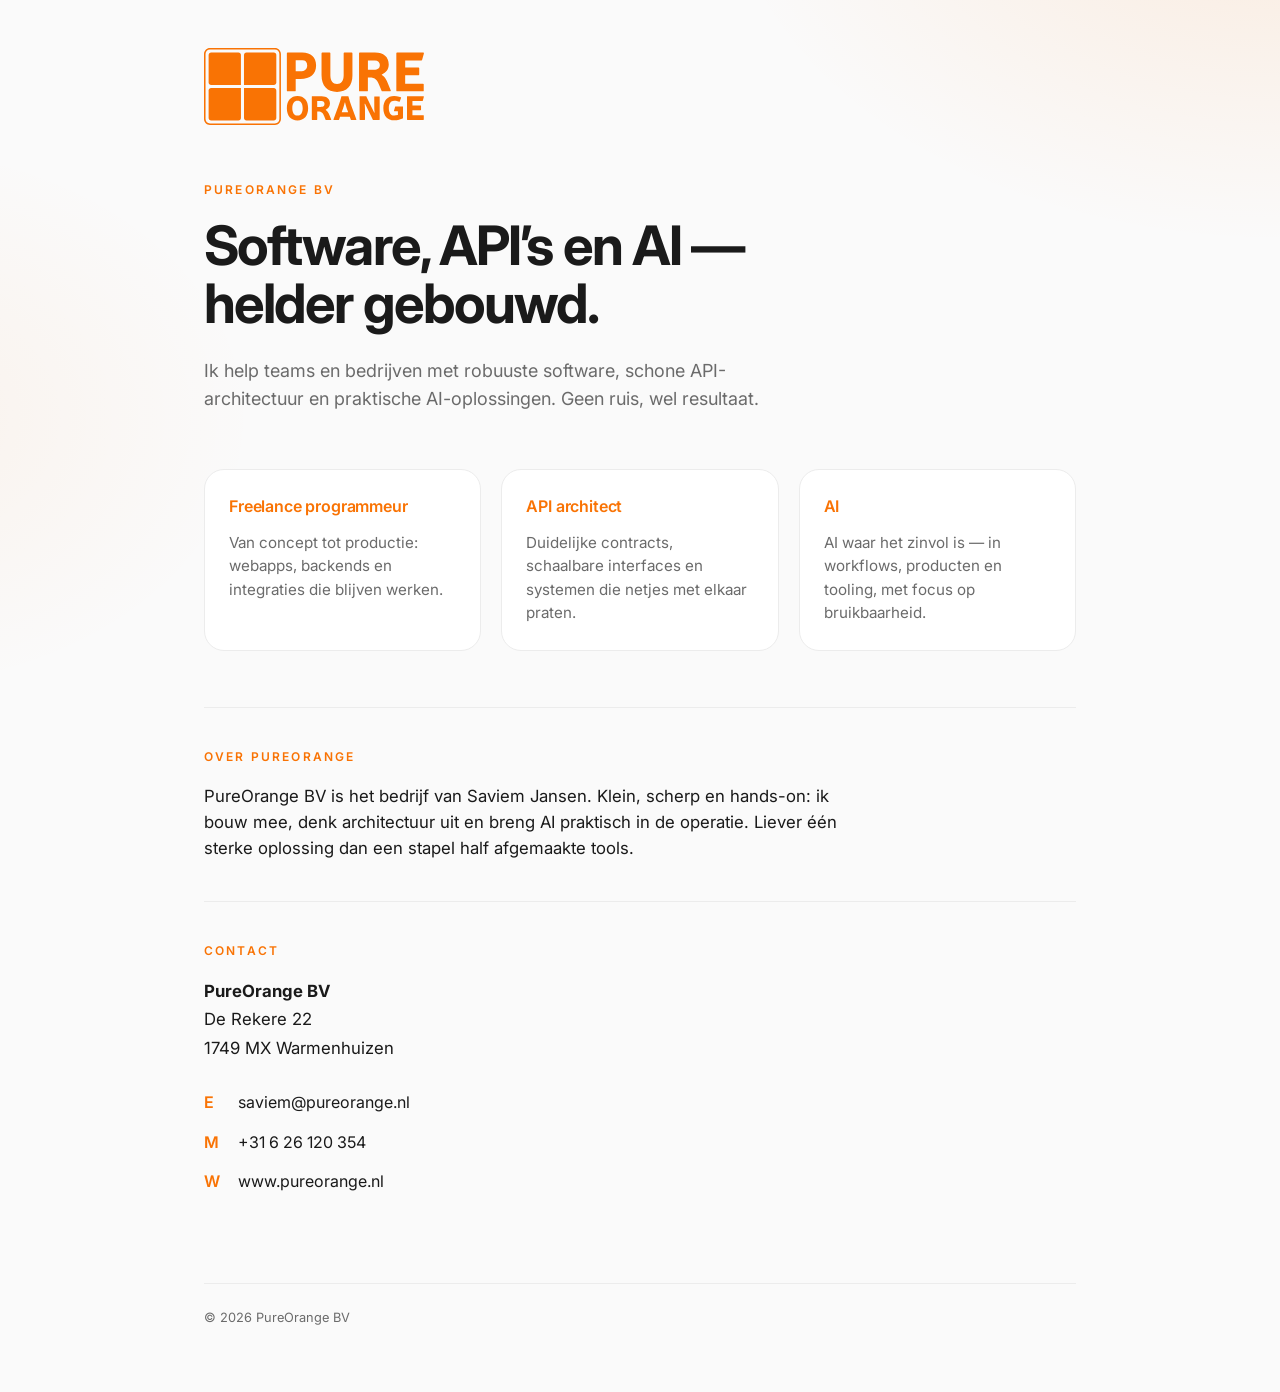
==== index.html @ 263892c6 "Initial PureOrange BV premium homepage." ====
<!DOCTYPE html>
<html lang="nl">
<head>
  <meta charset="utf-8">
  <meta name="viewport" content="width=device-width, initial-scale=1, viewport-fit=cover">
  <title>PureOrange BV — Freelance programmeur, API architect, AI</title>
  <meta name="description" content="PureOrange BV — Saviem Jansen. Freelance programmeur, API architect en AI-specialist in Warmenhuizen.">
  <meta name="theme-color" content="#F97304">
  <link rel="icon" href="assets/icon.svg" type="image/svg+xml">
  <link rel="apple-touch-icon" href="assets/icon.png">
  <link rel="preconnect" href="https://fonts.googleapis.com">
  <link rel="preconnect" href="https://fonts.gstatic.com" crossorigin>
  <link href="https://fonts.googleapis.com/css2?family=Inter:wght@400;500;600;700&display=swap" rel="stylesheet">
  <link rel="stylesheet" href="styles.css">
</head>
<body>
  <div class="page">
    <header class="top">
      <img class="logo" src="assets/logo.svg" width="200" height="70" alt="PureOrange">
    </header>

    <main>
      <section class="hero">
        <p class="eyebrow">PureOrange BV</p>
        <h1>Software, API’s en AI — helder gebouwd.</h1>
        <p class="lede">
          Ik help teams en bedrijven met robuuste software, schone API-architectuur
          en praktische AI-oplossingen. Geen ruis, wel resultaat.
        </p>
      </section>

      <section class="roles" aria-label="Expertise">
        <article>
          <h2>Freelance programmeur</h2>
          <p>Van concept tot productie: webapps, backends en integraties die blijven werken.</p>
        </article>
        <article>
          <h2>API architect</h2>
          <p>Duidelijke contracts, schaalbare interfaces en systemen die netjes met elkaar praten.</p>
        </article>
        <article>
          <h2>AI</h2>
          <p>AI waar het zinvol is — in workflows, producten en tooling, met focus op bruikbaarheid.</p>
        </article>
      </section>

      <section class="about">
        <h2>Over PureOrange</h2>
        <p>
          PureOrange BV is het bedrijf van Saviem Jansen. Klein, scherp en hands-on:
          ik bouw mee, denk architectuur uit en breng AI praktisch in de operatie.
          Liever één sterke oplossing dan een stapel half afgemaakte tools.
        </p>
      </section>

      <section class="contact" id="contact">
        <h2>Contact</h2>
        <address>
          <strong>PureOrange BV</strong><br>
          De Rekere 22<br>
          1749 MX Warmenhuizen
        </address>
        <ul class="contact-list">
          <li>
            <span>E</span>
            <a href="mailto:saviem@pureorange.nl">saviem@pureorange.nl</a>
          </li>
          <li>
            <span>M</span>
            <a href="tel:+31626120354">+31 6 26 120 354</a>
          </li>
          <li>
            <span>W</span>
            <a href="https://www.pureorange.nl">www.pureorange.nl</a>
          </li>
        </ul>
      </section>
    </main>

    <footer class="foot">
      <p>© <span id="y"></span> PureOrange BV</p>
    </footer>
  </div>
  <script>document.getElementById('y').textContent = new Date().getFullYear()</script>
</body>
</html>
---- styles.css ----
:root {
  --orange: #f97304;
  --orange-soft: #fff4ec;
  --ink: #1a1a1a;
  --muted: #6b6b6b;
  --line: #ececec;
  --paper: #fafafa;
  --card: #ffffff;
  --radius: 20px;
  --font: Inter, ui-sans-serif, system-ui, -apple-system, sans-serif;
}

*,
*::before,
*::after {
  box-sizing: border-box;
}

html {
  scroll-behavior: smooth;
}

body {
  margin: 0;
  font-family: var(--font);
  color: var(--ink);
  background:
    radial-gradient(ellipse 80% 50% at 100% -10%, rgba(249, 115, 4, 0.12), transparent 55%),
    radial-gradient(ellipse 60% 40% at -10% 30%, rgba(249, 115, 4, 0.06), transparent 50%),
    var(--paper);
  line-height: 1.55;
  -webkit-font-smoothing: antialiased;
}

.page {
  max-width: 920px;
  margin: 0 auto;
  padding: 2.5rem 1.5rem 4rem;
}

.top {
  padding: 0.5rem 0 2.5rem;
}

.logo {
  display: block;
  width: min(220px, 70vw);
  height: auto;
}

.hero {
  padding: 1rem 0 3.5rem;
}

.eyebrow {
  margin: 0 0 1rem;
  font-size: 0.75rem;
  font-weight: 600;
  letter-spacing: 0.18em;
  text-transform: uppercase;
  color: var(--orange);
}

.hero h1 {
  margin: 0;
  max-width: 16ch;
  font-size: clamp(2.25rem, 5vw, 3.4rem);
  font-weight: 700;
  letter-spacing: -0.035em;
  line-height: 1.08;
}

.lede {
  margin: 1.5rem 0 0;
  max-width: 38rem;
  font-size: 1.125rem;
  color: var(--muted);
}

.roles {
  display: grid;
  gap: 1rem;
  margin: 0 0 3.5rem;
}

@media (min-width: 720px) {
  .roles {
    grid-template-columns: repeat(3, 1fr);
    gap: 1.25rem;
  }
}

.roles article {
  background: var(--card);
  border: 1px solid var(--line);
  border-radius: var(--radius);
  padding: 1.5rem 1.5rem 1.6rem;
}

.roles h2 {
  margin: 0;
  font-size: 1rem;
  font-weight: 600;
  letter-spacing: -0.01em;
  color: var(--orange);
}

.roles p {
  margin: 0.75rem 0 0;
  font-size: 0.95rem;
  color: var(--muted);
}

.about,
.contact {
  padding: 2.5rem 0;
  border-top: 1px solid var(--line);
}

.about h2,
.contact h2 {
  margin: 0 0 1rem;
  font-size: 0.75rem;
  font-weight: 600;
  letter-spacing: 0.18em;
  text-transform: uppercase;
  color: var(--orange);
}

.about p {
  margin: 0;
  max-width: 40rem;
  font-size: 1.05rem;
  color: var(--ink);
}

.contact address {
  font-style: normal;
  font-size: 1.05rem;
  line-height: 1.7;
}

.contact-list {
  list-style: none;
  margin: 1.75rem 0 0;
  padding: 0;
  display: grid;
  gap: 0.85rem;
}

.contact-list li {
  display: flex;
  align-items: baseline;
  gap: 0.85rem;
  font-size: 1rem;
}

.contact-list span {
  flex: 0 0 1.25rem;
  font-weight: 600;
  color: var(--orange);
}

.contact-list a {
  color: var(--ink);
  text-decoration: none;
  border-bottom: 1px solid transparent;
  transition: border-color 0.15s ease, color 0.15s ease;
}

.contact-list a:hover {
  color: var(--orange);
  border-bottom-color: rgba(249, 115, 4, 0.35);
}

.foot {
  margin-top: 3rem;
  padding-top: 1.5rem;
  border-top: 1px solid var(--line);
}

.foot p {
  margin: 0;
  font-size: 0.8rem;
  color: var(--muted);
}

::selection {
  background: var(--orange-soft);
  color: var(--ink);
}
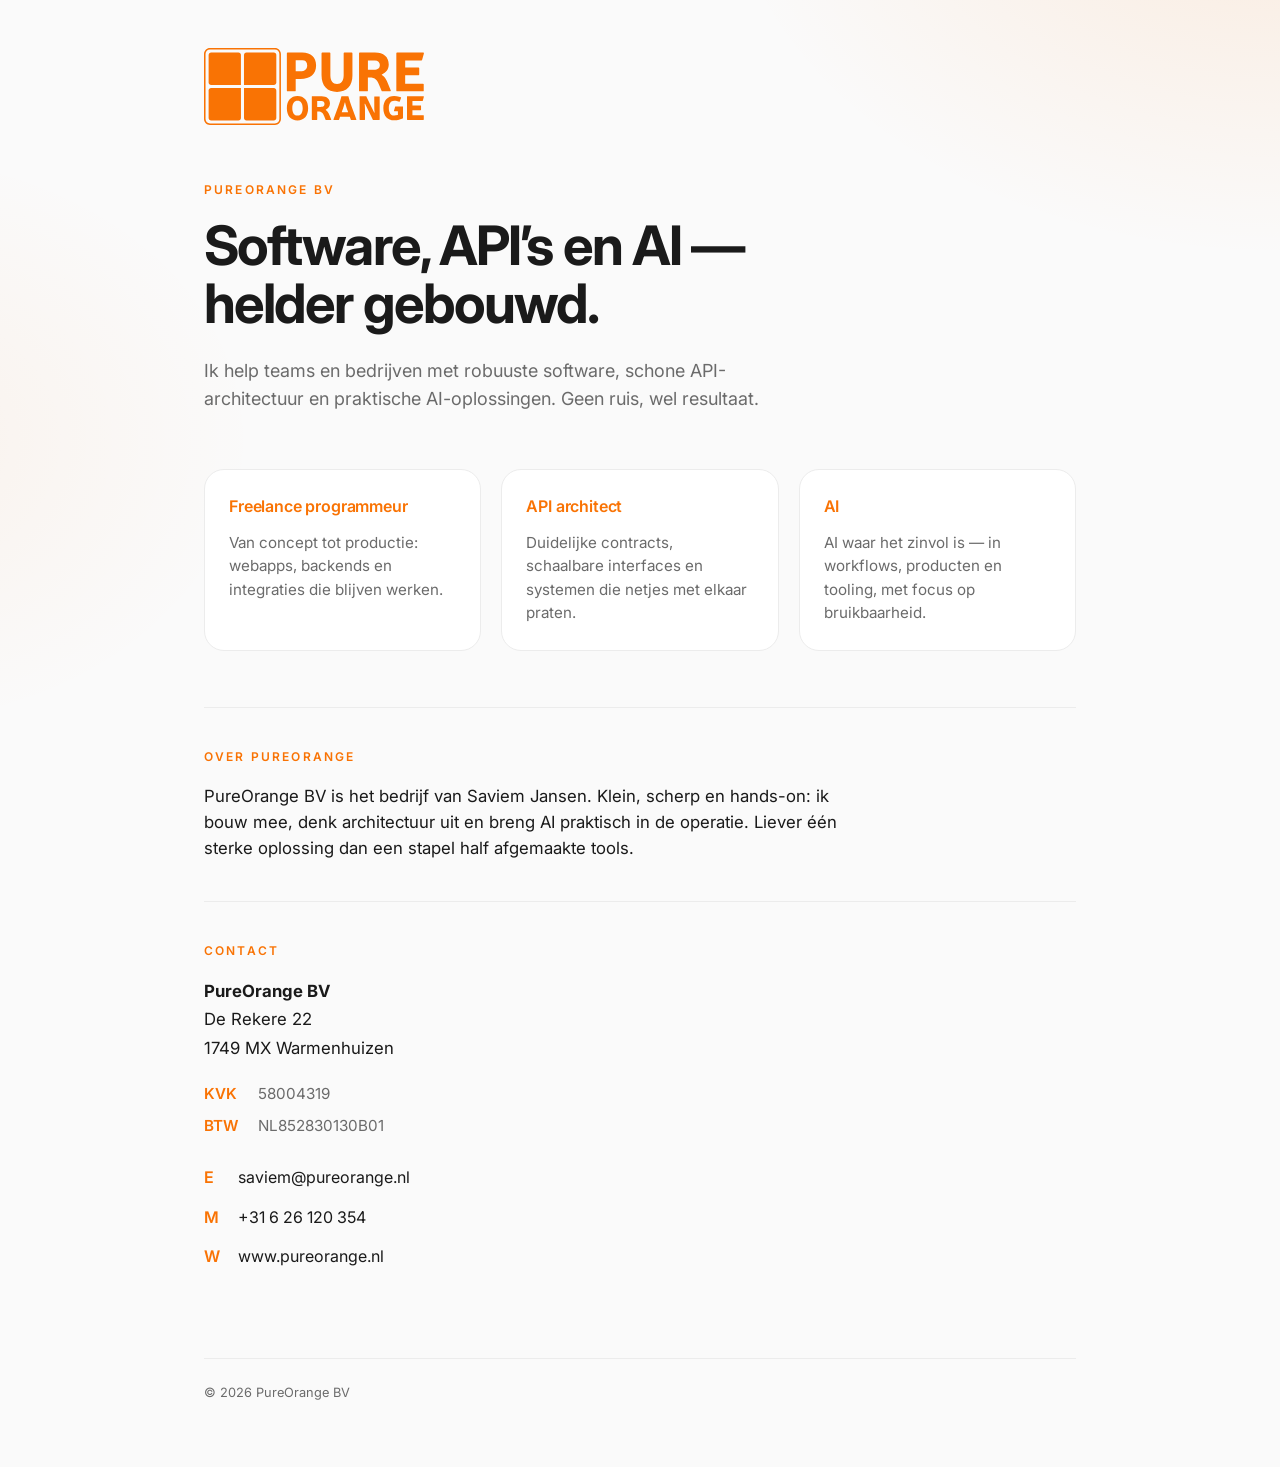
==== commit 610c5c9f: "Add KVK and BTW numbers to the contact block." ====
--- a/index.html
+++ b/index.html
@@ -60,6 +60,10 @@
           De Rekere 22<br>
           1749 MX Warmenhuizen
         </address>
+        <ul class="meta-list">
+          <li><span>KVK</span> 58004319</li>
+          <li><span>BTW</span> NL852830130B01</li>
+        </ul>
         <ul class="contact-list">
           <li>
             <span>E</span>
--- a/styles.css
+++ b/styles.css
@@ -189,3 +189,25 @@
   background: var(--orange-soft);
   color: var(--ink);
 }
+
+.meta-list {
+  list-style: none;
+  margin: 1.25rem 0 0;
+  padding: 0;
+  display: grid;
+  gap: 0.5rem;
+  font-size: 0.95rem;
+  color: var(--muted);
+}
+
+.meta-list li {
+  display: flex;
+  align-items: baseline;
+  gap: 0.85rem;
+}
+
+.meta-list span {
+  flex: 0 0 2.5rem;
+  font-weight: 600;
+  color: var(--orange);
+}
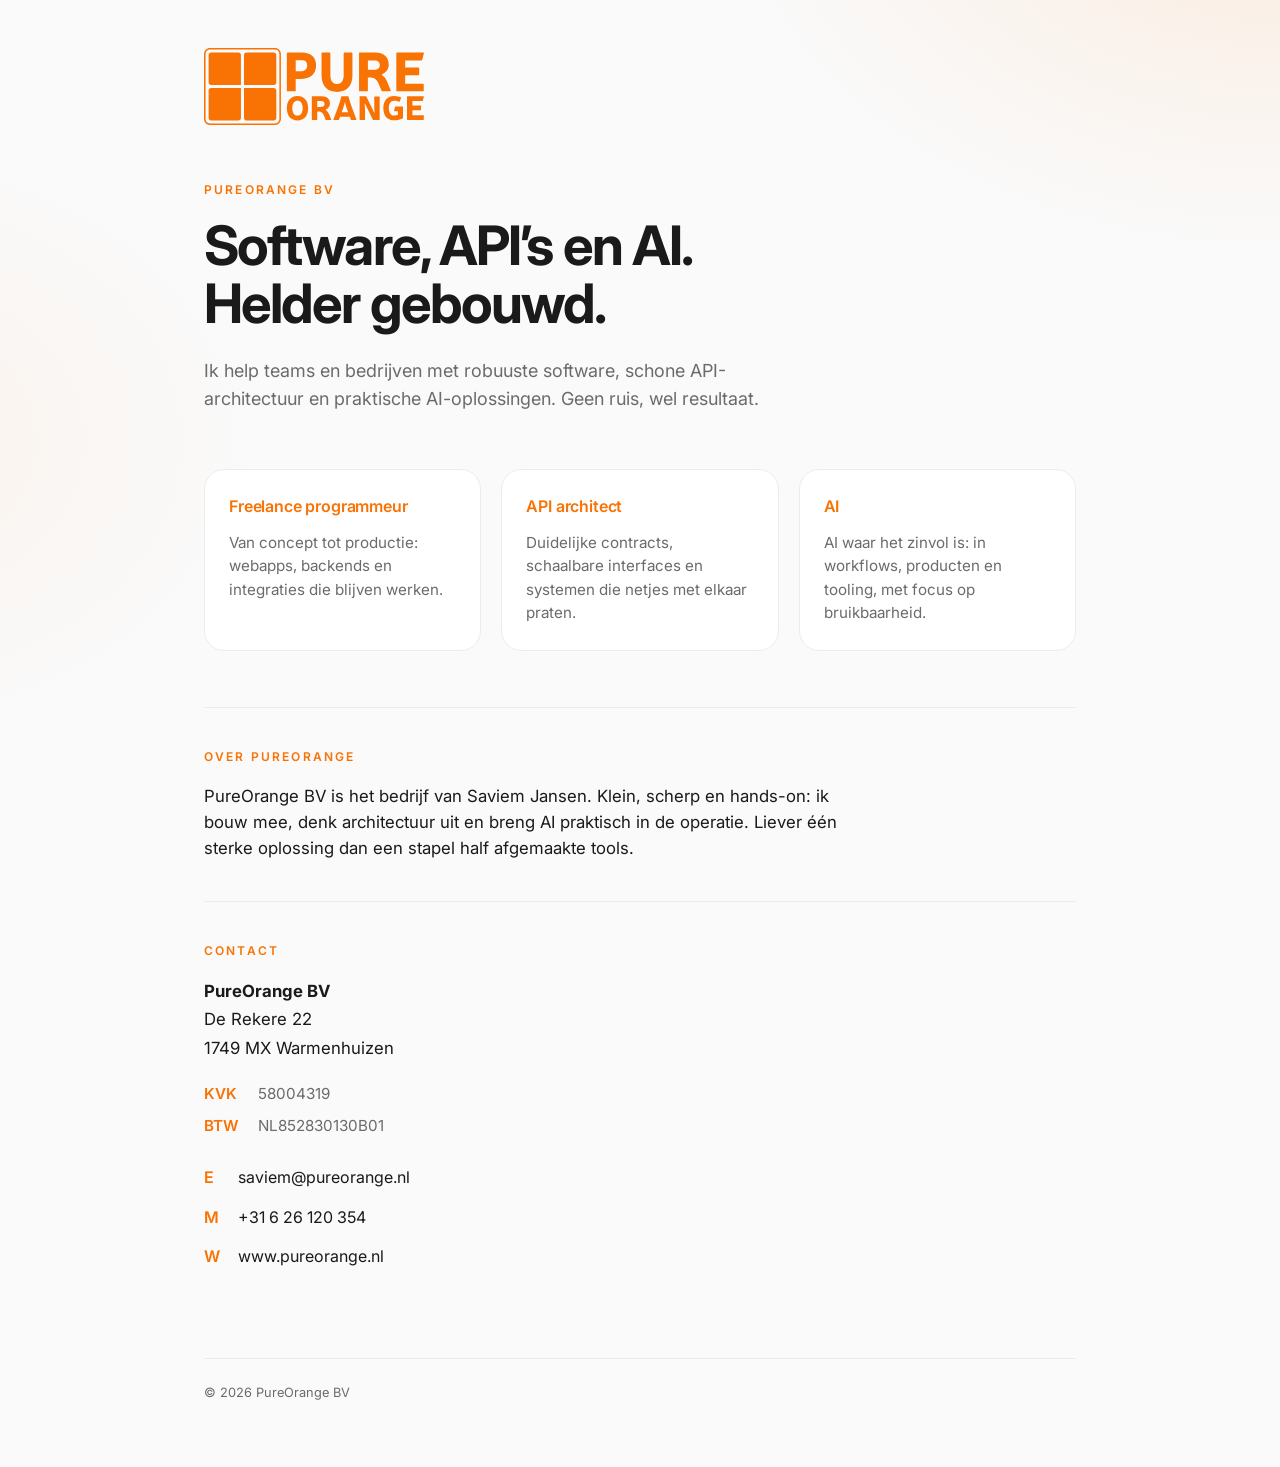
==== commit 17258909: "Drop em dashes and soften AI specialist wording." ====
--- a/index.html
+++ b/index.html
@@ -3,8 +3,8 @@
 <head>
   <meta charset="utf-8">
   <meta name="viewport" content="width=device-width, initial-scale=1, viewport-fit=cover">
-  <title>PureOrange BV — Freelance programmeur, API architect, AI</title>
-  <meta name="description" content="PureOrange BV — Saviem Jansen. Freelance programmeur, API architect en AI-specialist in Warmenhuizen.">
+  <title>PureOrange BV · Freelance programmeur, API architect, AI</title>
+  <meta name="description" content="PureOrange BV · Saviem Jansen. Freelance programmeur, API architect en AI in Warmenhuizen.">
   <meta name="theme-color" content="#F97304">
   <link rel="icon" href="assets/icon.svg" type="image/svg+xml">
   <link rel="apple-touch-icon" href="assets/icon.png">
@@ -22,7 +22,7 @@
     <main>
       <section class="hero">
         <p class="eyebrow">PureOrange BV</p>
-        <h1>Software, API’s en AI — helder gebouwd.</h1>
+        <h1>Software, API’s en AI. Helder gebouwd.</h1>
         <p class="lede">
           Ik help teams en bedrijven met robuuste software, schone API-architectuur
           en praktische AI-oplossingen. Geen ruis, wel resultaat.
@@ -40,7 +40,7 @@
         </article>
         <article>
           <h2>AI</h2>
-          <p>AI waar het zinvol is — in workflows, producten en tooling, met focus op bruikbaarheid.</p>
+          <p>AI waar het zinvol is: in workflows, producten en tooling, met focus op bruikbaarheid.</p>
         </article>
       </section>
 
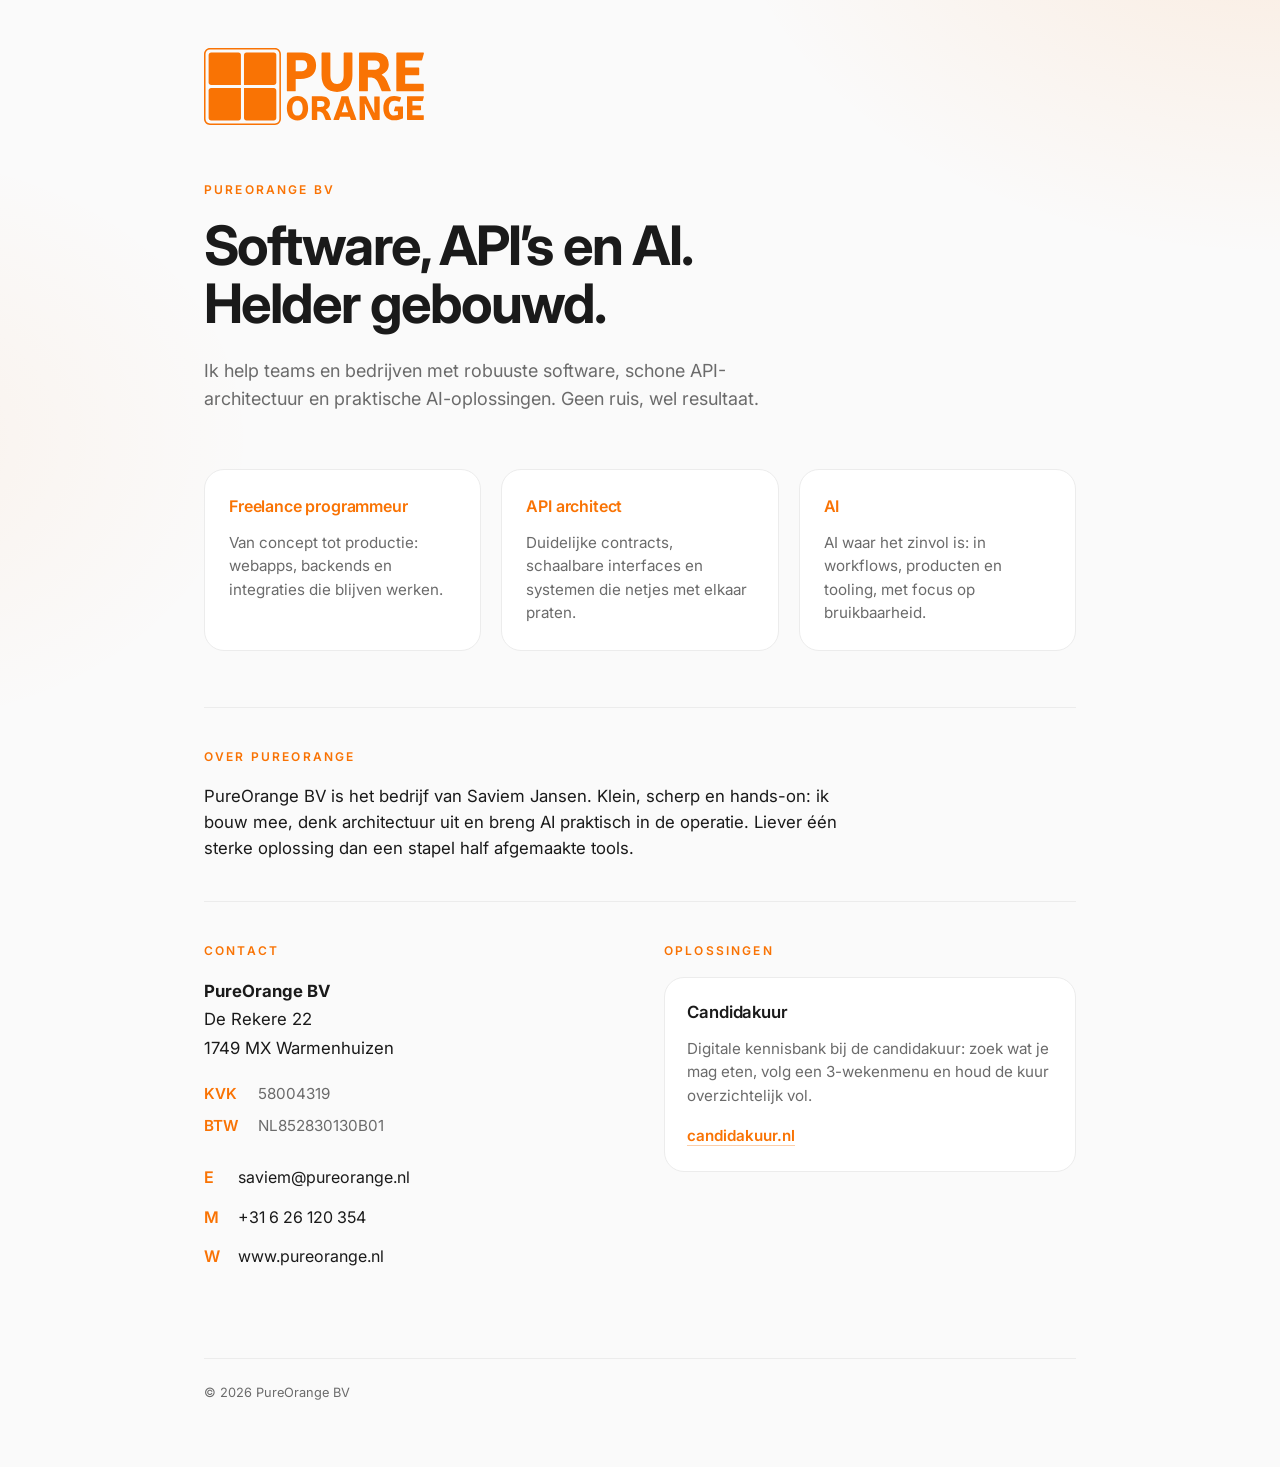
==== commit fa208231: "Add solutions column with Candidakuur next to contact." ====
--- a/index.html
+++ b/index.html
@@ -53,31 +53,44 @@
         </p>
       </section>
 
-      <section class="contact" id="contact">
-        <h2>Contact</h2>
-        <address>
-          <strong>PureOrange BV</strong><br>
-          De Rekere 22<br>
-          1749 MX Warmenhuizen
-        </address>
-        <ul class="meta-list">
-          <li><span>KVK</span> 58004319</li>
-          <li><span>BTW</span> NL852830130B01</li>
-        </ul>
-        <ul class="contact-list">
-          <li>
-            <span>E</span>
-            <a href="mailto:saviem@pureorange.nl">saviem@pureorange.nl</a>
-          </li>
-          <li>
-            <span>M</span>
-            <a href="tel:+31626120354">+31 6 26 120 354</a>
-          </li>
-          <li>
-            <span>W</span>
-            <a href="https://www.pureorange.nl">www.pureorange.nl</a>
-          </li>
-        </ul>
+      <section class="bottom-grid" id="contact">
+        <div class="contact">
+          <h2>Contact</h2>
+          <address>
+            <strong>PureOrange BV</strong><br>
+            De Rekere 22<br>
+            1749 MX Warmenhuizen
+          </address>
+          <ul class="meta-list">
+            <li><span>KVK</span> 58004319</li>
+            <li><span>BTW</span> NL852830130B01</li>
+          </ul>
+          <ul class="contact-list">
+            <li>
+              <span>E</span>
+              <a href="mailto:saviem@pureorange.nl">saviem@pureorange.nl</a>
+            </li>
+            <li>
+              <span>M</span>
+              <a href="tel:+31626120354">+31 6 26 120 354</a>
+            </li>
+            <li>
+              <span>W</span>
+              <a href="https://www.pureorange.nl">www.pureorange.nl</a>
+            </li>
+          </ul>
+        </div>
+        <div class="solutions">
+          <h2>Oplossingen</h2>
+          <article class="solution-card">
+            <h3>Candidakuur</h3>
+            <p>
+              Digitale kennisbank bij de candidakuur: zoek wat je mag eten,
+              volg een 3-wekenmenu en houd de kuur overzichtelijk vol.
+            </p>
+            <a class="solution-link" href="https://candidakuur.nl" target="_blank" rel="noopener noreferrer">candidakuur.nl</a>
+          </article>
+        </div>
       </section>
     </main>
 
--- a/styles.css
+++ b/styles.css
@@ -112,19 +112,67 @@
 }
 
 .about,
-.contact {
+.bottom-grid {
   padding: 2.5rem 0;
   border-top: 1px solid var(--line);
 }
 
 .about h2,
-.contact h2 {
+.contact h2,
+.solutions h2 {
   margin: 0 0 1rem;
   font-size: 0.75rem;
   font-weight: 600;
   letter-spacing: 0.18em;
   text-transform: uppercase;
   color: var(--orange);
+}
+
+.bottom-grid {
+  display: grid;
+  gap: 2.5rem;
+}
+
+@media (min-width: 720px) {
+  .bottom-grid {
+    grid-template-columns: 1fr 1fr;
+    gap: 3rem;
+    align-items: start;
+  }
+}
+
+.solution-card {
+  background: var(--card);
+  border: 1px solid var(--line);
+  border-radius: var(--radius);
+  padding: 1.35rem 1.4rem 1.45rem;
+}
+
+.solution-card h3 {
+  margin: 0;
+  font-size: 1.05rem;
+  font-weight: 600;
+  letter-spacing: -0.01em;
+  color: var(--ink);
+}
+
+.solution-card p {
+  margin: 0.7rem 0 1rem;
+  font-size: 0.95rem;
+  color: var(--muted);
+  line-height: 1.55;
+}
+
+.solution-link {
+  font-size: 0.95rem;
+  font-weight: 600;
+  color: var(--orange);
+  text-decoration: none;
+  border-bottom: 1px solid rgba(249, 115, 4, 0.35);
+}
+
+.solution-link:hover {
+  border-bottom-color: var(--orange);
 }
 
 .about p {
